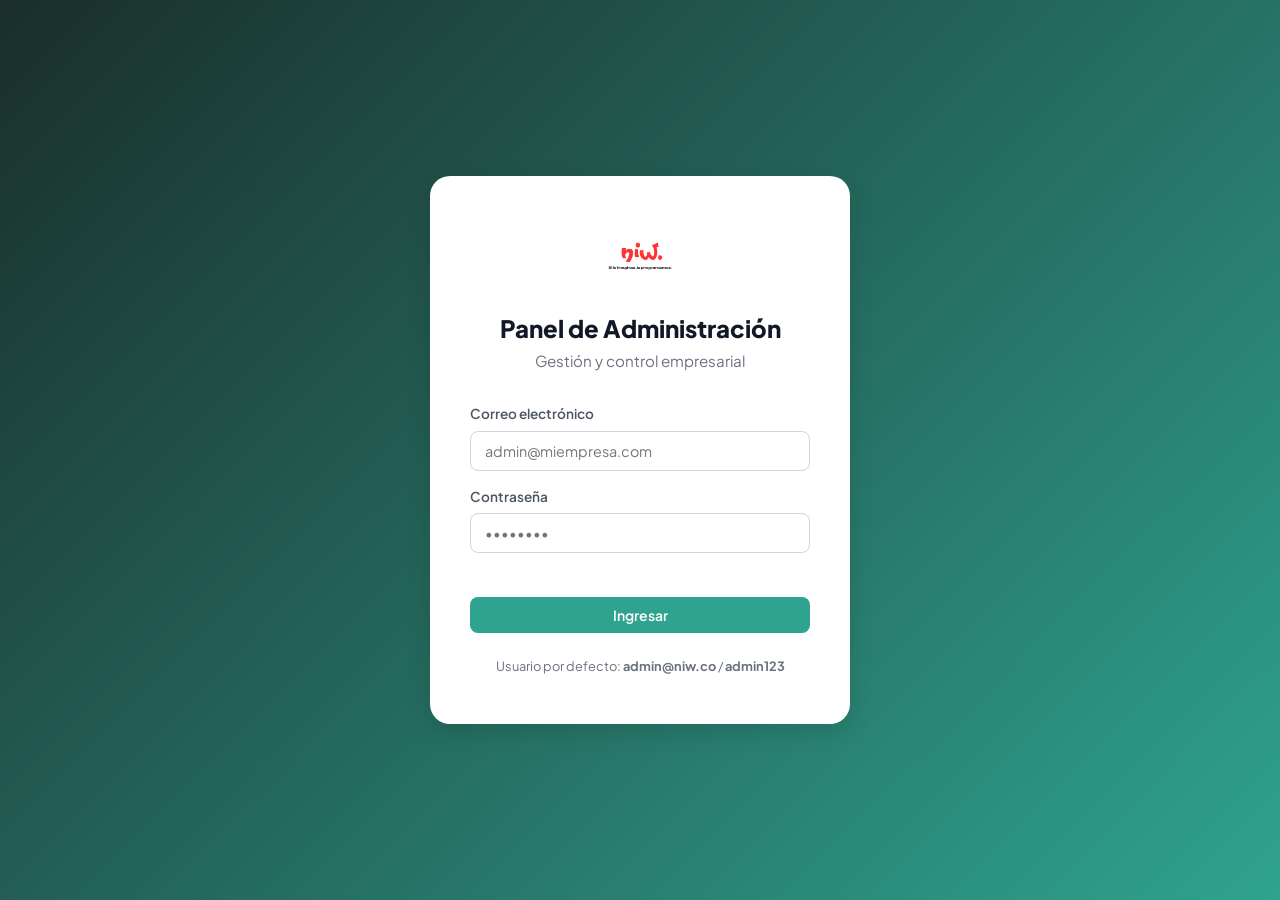
==== admin.html @ ed8028a4 "Completar fase 1: implementación de login, gestión de usuarios, roles y configuración del sistema Co" ====
<!DOCTYPE html>
<html lang="es">
<head>
  <meta charset="UTF-8">
  <meta name="viewport" content="width=device-width, initial-scale=1.0">
  <title>Niw · Panel de Administración</title>
  <link rel="preconnect" href="https://fonts.googleapis.com">
  <link rel="preconnect" href="https://fonts.gstatic.com" crossorigin>
  <link href="https://fonts.googleapis.com/css2?family=Plus+Jakarta+Sans:wght@400;500;600;700;800&display=swap" rel="stylesheet">
  <link rel="icon" href="assets/images/Logo/logo_niw_wordmark.png">
  <link rel="stylesheet" href="assets/css/admin.css">
</head>
<body data-theme="light" id="app-body">

  <!-- Login Screen -->
  <div id="login-screen" class="login-screen">
    <div class="login-card">
      <img src="assets/images/logo.png" alt="Niw" class="login-logo">
      <h1 class="login-title">Panel de Administración</h1>
      <p class="login-subtitle">Gestión y control empresarial</p>
      <form id="login-form" class="login-form">
        <div class="form-group">
          <label for="login-email">Correo electrónico</label>
          <input type="email" id="login-email" required placeholder="admin@miempresa.com">
        </div>
        <div class="form-group">
          <label for="login-password">Contraseña</label>
          <input type="password" id="login-password" required placeholder="••••••••">
        </div>
        <div id="login-error" class="login-error"></div>
        <button type="submit" class="btn btn-primary btn-block">Ingresar</button>
      </form>
      <p class="login-hint">Usuario por defecto: <strong>admin@niw.co</strong> / <strong>admin123</strong></p>
    </div>
  </div>

  <!-- App Shell -->
  <div id="app-shell" class="app-shell" style="display:none;">
    <!-- Sidebar -->
    <aside class="sidebar" id="sidebar">
      <div class="sidebar-header">
        <img src="assets/images/logo.png" alt="Niw" class="sidebar-logo">
        <span class="sidebar-brand">Niw<span class="dot">.</span></span>
      </div>
      <nav class="sidebar-nav" id="sidebar-nav"></nav>
      <div class="sidebar-footer">
        <button class="btn-logout" id="btn-logout">Cerrar sesión</button>
      </div>
    </aside>

    <!-- Main -->
    <div class="main-area">
      <!-- Topbar -->
      <header class="topbar">
        <button class="sidebar-toggle" id="sidebar-toggle" aria-label="Menú">☰</button>
        <div class="topbar-title" id="topbar-title">Resumen Ejecutivo</div>
        <div class="topbar-actions">
          <div class="date-range-selector">
            <select id="date-range" class="select-compact">
              <option value="this_month">Este mes</option>
              <option value="last_month">Mes anterior</option>
              <option value="this_quarter">Trimestre</option>
              <option value="this_year">Año</option>
              <option value="custom">Personalizado</option>
            </select>
          </div>
          <div id="custom-date-range" class="custom-date-range" style="display:none;">
            <input type="date" id="date-from">
            <input type="date" id="date-to">
          </div>
          <button class="btn btn-ghost" id="btn-export" title="Exportar a PDF/Excel">📥 Exportar</button>
          <button class="btn btn-ghost" id="btn-theme" title="Modo claro/oscuro">🌙</button>
        </div>
      </header>

      <!-- Content -->
      <main class="content" id="content"></main>
    </div>
  </div>

  <!-- Modal Container -->
  <div id="modal-overlay" class="modal-overlay" style="display:none;">
    <div class="modal" id="modal">
      <div class="modal-header">
        <h2 class="modal-title" id="modal-title"></h2>
        <button class="modal-close" id="modal-close">×</button>
      </div>
      <div class="modal-body" id="modal-body"></div>
      <div class="modal-footer" id="modal-footer"></div>
    </div>
  </div>

  <!-- Toast Container -->
  <div id="toast-container" class="toast-container"></div>

  <!-- Scripts -->
  <script src="assets/js/admin/store.js"></script>
  <script src="assets/js/admin/auth.js"></script>
  <script src="assets/js/admin/ui.js"></script>
  <script src="assets/js/admin/app.js"></script>
</body>
</html>
---- assets/css/admin.css ----
/* ==========================================================
   NIW ADMIN PANEL — STYLES
   ========================================================== */

:root {
  --bg-app: #f0f4f1;
  --bg-sidebar: #1a2e2a;
  --bg-content: #f8faf8;
  --bg-card: #ffffff;
  --bg-input: #ffffff;
  --bg-hover: #f0f4f1;
  --bg-badge: #f3f4f6;

  --text-primary: #111827;
  --text-secondary: #4b5563;
  --text-muted: #6b7280;
  --text-sidebar: #9ca3af;
  --text-sidebar-active: #ffffff;
  --text-on-accent: #ffffff;

  --border: #e5e7eb;
  --border-input: #d1d5db;
  --border-sidebar: rgba(255,255,255,0.06);

  --accent: #2fa390;
  --accent-hover: #268979;
  --accent-light: rgba(47,163,144,0.10);
  --accent-sidebar: rgba(47,163,144,0.18);

  --success: #16a34a;
  --success-light: #dcfce7;
  --warning: #d97706;
  --warning-light: #fef3c7;
  --danger: #dc2626;
  --danger-light: #fee2e2;
  --info: #2563eb;
  --info-light: #dbeafe;

  --shadow: 0 1px 3px rgba(0,0,0,0.06);
  --shadow-md: 0 4px 12px rgba(0,0,0,0.08);
  --shadow-lg: 0 8px 24px rgba(0,0,0,0.12);

  --radius: 12px;
  --radius-sm: 8px;
  --radius-lg: 20px;

  --sidebar-width: 260px;
  --topbar-height: 64px;
  --font-family: 'Plus Jakarta Sans', system-ui, -apple-system, sans-serif;
  --transition: all 0.2s ease;
}

[data-theme="dark"] {
  --bg-app: #0f1a17;
  --bg-sidebar: #0a1410;
  --bg-content: #131f1b;
  --bg-card: #1a2a25;
  --bg-input: #1a2a25;
  --bg-hover: #1f3329;
  --bg-badge: #2a3a35;

  --text-primary: #e5e7eb;
  --text-secondary: #9ca3af;
  --text-muted: #6b7280;
  --text-sidebar: #6b7280;

  --border: #2a3a35;
  --border-input: #2a3a35;
  --border-sidebar: rgba(255,255,255,0.04);

  --accent-light: rgba(47,163,144,0.15);
  --accent-sidebar: rgba(47,163,144,0.22);

  --success-light: rgba(22,163,74,0.15);
  --warning-light: rgba(217,119,6,0.15);
  --danger-light: rgba(220,38,38,0.15);
  --info-light: rgba(37,99,235,0.15);

  --shadow: 0 1px 3px rgba(0,0,0,0.3);
  --shadow-md: 0 4px 12px rgba(0,0,0,0.3);
  --shadow-lg: 0 8px 24px rgba(0,0,0,0.4);
}

*, *::before, *::after { box-sizing: border-box; margin: 0; padding: 0; }

body {
  font-family: var(--font-family);
  background: var(--bg-app);
  color: var(--text-primary);
  line-height: 1.5;
  -webkit-font-smoothing: antialiased;
}

/* ==========================================================
   LOGIN
   ========================================================== */
.login-screen {
  min-height: 100vh;
  display: flex;
  align-items: center;
  justify-content: center;
  background: linear-gradient(135deg, #1a2e2a 0%, #2fa390 100%);
  padding: 24px;
}
.login-card {
  background: var(--bg-card);
  border-radius: var(--radius-lg);
  padding: 48px 40px;
  width: 100%;
  max-width: 420px;
  box-shadow: var(--shadow-lg);
  text-align: center;
}
.login-logo { width: 64px; height: 64px; object-fit: contain; margin-bottom: 16px; }
.login-title { font-size: 1.5rem; font-weight: 800; color: var(--text-primary); margin-bottom: 4px; }
.login-subtitle { font-size: 0.95rem; color: var(--text-muted); margin-bottom: 32px; }
.login-form { text-align: left; }
.login-error { color: var(--danger); font-size: 0.875rem; margin: 8px 0; min-height: 20px; }
.login-hint { margin-top: 24px; font-size: 0.8rem; color: var(--text-muted); }

/* ==========================================================
   APP SHELL LAYOUT
   ========================================================== */
.app-shell { display: flex; min-height: 100vh; }

.sidebar {
  width: var(--sidebar-width);
  background: var(--bg-sidebar);
  display: flex;
  flex-direction: column;
  position: fixed;
  top: 0; left: 0; bottom: 0;
  z-index: 200;
  transition: transform 0.3s ease;
}
.sidebar-header {
  display: flex;
  align-items: center;
  gap: 10px;
  padding: 20px 24px;
  border-bottom: 1px solid var(--border-sidebar);
}
.sidebar-logo { width: 36px; height: 36px; object-fit: contain; }
.sidebar-brand { font-size: 1.4rem; font-weight: 800; color: #fff; }
.sidebar-brand .dot { color: var(--accent); }
.sidebar-nav {
  flex: 1;
  overflow-y: auto;
  padding: 12px;
  display: flex;
  flex-direction: column;
  gap: 2px;
}
.sidebar-nav::-webkit-scrollbar { width: 4px; }
.sidebar-nav::-webkit-scrollbar-thumb { background: rgba(255,255,255,0.1); border-radius: 4px; }
.nav-item {
  display: flex;
  align-items: center;
  gap: 12px;
  padding: 10px 14px;
  border-radius: var(--radius-sm);
  color: var(--text-sidebar);
  text-decoration: none;
  font-size: 0.9rem;
  font-weight: 500;
  cursor: pointer;
  transition: var(--transition);
  border: none;
  background: none;
  width: 100%;
  text-align: left;
}
.nav-item:hover { background: rgba(255,255,255,0.05); color: #e5e7eb; }
.nav-item.active { background: var(--accent-sidebar); color: var(--text-sidebar-active); font-weight: 600; }
.nav-item .nav-icon { font-size: 1.1rem; width: 24px; text-align: center; flex-shrink: 0; }
.nav-item .nav-badge { margin-left: auto; font-size: 0.7rem; background: var(--accent); color: #fff; padding: 2px 8px; border-radius: 9999px; }
.nav-item.disabled { opacity: 0.4; cursor: not-allowed; }
.sidebar-footer { padding: 16px 24px; border-top: 1px solid var(--border-sidebar); }
.btn-logout {
  width: 100%;
  padding: 10px;
  border-radius: var(--radius-sm);
  border: 1px solid var(--border-sidebar);
  background: none;
  color: var(--text-sidebar);
  font-family: inherit;
  font-size: 0.875rem;
  cursor: pointer;
  transition: var(--transition);
}
.btn-logout:hover { background: rgba(255,255,255,0.05); color: #fff; }

.main-area {
  flex: 1;
  margin-left: var(--sidebar-width);
  display: flex;
  flex-direction: column;
  min-height: 100vh;
}

/* ==========================================================
   TOPBAR
   ========================================================== */
.topbar {
  height: var(--topbar-height);
  background: var(--bg-card);
  border-bottom: 1px solid var(--border);
  display: flex;
  align-items: center;
  gap: 16px;
  padding: 0 24px;
  position: sticky;
  top: 0;
  z-index: 100;
}
.sidebar-toggle { display: none; background: none; border: none; font-size: 1.4rem; cursor: pointer; color: var(--text-primary); }
.topbar-title { font-size: 1.2rem; font-weight: 700; flex: 1; }
.topbar-actions { display: flex; align-items: center; gap: 10px; }
.date-range-selector select, .select-compact {
  padding: 7px 12px;
  border-radius: var(--radius-sm);
  border: 1px solid var(--border-input);
  background: var(--bg-input);
  color: var(--text-primary);
  font-family: inherit;
  font-size: 0.85rem;
  cursor: pointer;
}
.custom-date-range { display: flex; gap: 8px; align-items: center; }
.custom-date-range input {
  padding: 6px 10px;
  border-radius: var(--radius-sm);
  border: 1px solid var(--border-input);
  background: var(--bg-input);
  color: var(--text-primary);
  font-family: inherit;
  font-size: 0.8rem;
}

/* ==========================================================
   CONTENT
   ========================================================== */
.content { flex: 1; padding: 24px; overflow-y: auto; }
.page-header { margin-bottom: 24px; }
.page-header h1 { font-size: 1.6rem; font-weight: 800; margin-bottom: 4px; }
.page-header p { color: var(--text-muted); font-size: 0.95rem; }

/* ==========================================================
   CARDS & GRID
   ========================================================== */
.card {
  background: var(--bg-card);
  border-radius: var(--radius);
  box-shadow: var(--shadow);
  padding: 24px;
  margin-bottom: 20px;
}
.card-header {
  display: flex;
  justify-content: space-between;
  align-items: center;
  margin-bottom: 16px;
}
.card-title { font-size: 1.05rem; font-weight: 700; }

.grid { display: grid; gap: 16px; }
.grid-2 { grid-template-columns: repeat(2, 1fr); }
.grid-3 { grid-template-columns: repeat(3, 1fr); }
.grid-4 { grid-template-columns: repeat(4, 1fr); }
.grid-auto { grid-template-columns: repeat(auto-fill, minmax(280px, 1fr)); }

/* KPI Card */
.kpi-card {
  background: var(--bg-card);
  border-radius: var(--radius);
  box-shadow: var(--shadow);
  padding: 20px;
  position: relative;
}
.kpi-card .kpi-label { font-size: 0.8rem; color: var(--text-muted); font-weight: 600; text-transform: uppercase; letter-spacing: 0.5px; display: flex; align-items: center; gap: 6px; }
.kpi-card .kpi-value { font-size: 1.8rem; font-weight: 800; margin: 8px 0 4px; }
.kpi-card .kpi-sub { font-size: 0.82rem; color: var(--text-muted); display: flex; align-items: center; gap: 6px; }
.kpi-card .kpi-info { position: absolute; top: 16px; right: 16px; cursor: help; }
.kpi-card .kpi-info:hover { color: var(--accent); }

/* Semaphore */
.sem-green { border-left: 4px solid var(--success); }
.sem-yellow { border-left: 4px solid var(--warning); }
.sem-red { border-left: 4px solid var(--danger); }
.sem-gray { border-left: 4px solid var(--text-muted); }
.badge { display: inline-flex; align-items: center; gap: 4px; padding: 3px 10px; border-radius: 9999px; font-size: 0.78rem; font-weight: 600; }
.badge-green { background: var(--success-light); color: var(--success); }
.badge-yellow { background: var(--warning-light); color: var(--warning); }
.badge-red { background: var(--danger-light); color: var(--danger); }
.badge-gray { background: var(--bg-badge); color: var(--text-secondary); }
.badge-blue { background: var(--info-light); color: var(--info); }
.arrow-up { color: var(--success); }
.arrow-down { color: var(--danger); }

/* ==========================================================
   FORMS
   ========================================================== */
.form-group { margin-bottom: 16px; }
.form-group label { display: block; font-size: 0.85rem; font-weight: 600; margin-bottom: 6px; color: var(--text-secondary); }
.form-group input, .form-group select, .form-group textarea {
  width: 100%;
  padding: 10px 14px;
  border-radius: var(--radius-sm);
  border: 1px solid var(--border-input);
  background: var(--bg-input);
  color: var(--text-primary);
  font-family: inherit;
  font-size: 0.9rem;
  transition: var(--transition);
}
.form-group input:focus, .form-group select:focus, .form-group textarea:focus {
  outline: none;
  border-color: var(--accent);
  box-shadow: 0 0 0 3px var(--accent-light);
}
.form-row { display: flex; gap: 16px; }
.form-row .form-group { flex: 1; }
.form-hint { font-size: 0.78rem; color: var(--text-muted); margin-top: 4px; }

/* ==========================================================
   BUTTONS
   ========================================================== */
.btn {
  display: inline-flex;
  align-items: center;
  gap: 6px;
  padding: 9px 18px;
  border-radius: var(--radius-sm);
  border: none;
  font-family: inherit;
  font-size: 0.875rem;
  font-weight: 600;
  cursor: pointer;
  transition: var(--transition);
  text-decoration: none;
}
.btn-primary { background: var(--accent); color: var(--text-on-accent); }
.btn-primary:hover { background: var(--accent-hover); }
.btn-ghost { background: none; border: 1px solid var(--border-input); color: var(--text-secondary); }
.btn-ghost:hover { background: var(--bg-hover); }
.btn-danger { background: var(--danger); color: #fff; }
.btn-danger:hover { opacity: 0.9; }
.btn-sm { padding: 5px 12px; font-size: 0.8rem; }
.btn-block { width: 100%; justify-content: center; }
.btn-icon { padding: 6px 10px; background: none; border: none; cursor: pointer; border-radius: var(--radius-sm); color: var(--text-muted); }
.btn-icon:hover { background: var(--bg-hover); color: var(--text-primary); }

/* ==========================================================
   TABLES
   ========================================================== */
.table-wrap { overflow-x: auto; }
table { width: 100%; border-collapse: collapse; }
th { text-align: left; padding: 12px 16px; font-size: 0.78rem; font-weight: 700; text-transform: uppercase; letter-spacing: 0.5px; color: var(--text-muted); border-bottom: 2px solid var(--border); }
td { padding: 12px 16px; font-size: 0.88rem; border-bottom: 1px solid var(--border); color: var(--text-primary); }
tr:hover td { background: var(--bg-hover); }
.table-actions { display: flex; gap: 4px; }

/* ==========================================================
   MODAL
   ========================================================== */
.modal-overlay {
  position: fixed; inset: 0;
  background: rgba(0,0,0,0.5);
  display: flex; align-items: center; justify-content: center;
  z-index: 500;
  padding: 16px;
}
.modal {
  background: var(--bg-card);
  border-radius: var(--radius-lg);
  width: 100%;
  max-width: 560px;
  max-height: 90vh;
  display: flex;
  flex-direction: column;
  box-shadow: var(--shadow-lg);
}
.modal-header { display: flex; justify-content: space-between; align-items: center; padding: 20px 24px; border-bottom: 1px solid var(--border); }
.modal-title { font-size: 1.2rem; font-weight: 700; }
.modal-close { background: none; border: none; font-size: 1.5rem; cursor: pointer; color: var(--text-muted); }
.modal-body { padding: 24px; overflow-y: auto; }
.modal-footer { padding: 16px 24px; border-top: 1px solid var(--border); display: flex; justify-content: flex-end; gap: 10px; }

/* ==========================================================
   TOAST
   ========================================================== */
.toast-container { position: fixed; bottom: 24px; right: 24px; z-index: 600; display: flex; flex-direction: column; gap: 8px; }
.toast {
  padding: 14px 20px;
  border-radius: var(--radius-sm);
  box-shadow: var(--shadow-lg);
  font-size: 0.9rem;
  font-weight: 500;
  animation: slideIn 0.3s ease;
  max-width: 380px;
}
.toast-success { background: var(--success); color: #fff; }
.toast-error { background: var(--danger); color: #fff; }
.toast-info { background: var(--info); color: #fff; }
@keyframes slideIn { from { transform: translateX(100%); opacity: 0; } to { transform: translateX(0); opacity: 1; } }

/* ==========================================================
   MISC
   ========================================================== */
.empty-state { text-align: center; padding: 48px 24px; color: var(--text-muted); }
.empty-state .empty-icon { font-size: 3rem; margin-bottom: 16px; }
.empty-state h3 { font-size: 1.1rem; color: var(--text-secondary); margin-bottom: 8px; }
.coming-soon { text-align: center; padding: 60px 24px; }
.coming-soon .cs-icon { font-size: 4rem; margin-bottom: 20px; }
.coming-soon h2 { font-size: 1.4rem; margin-bottom: 8px; }
.coming-soon p { color: var(--text-muted); max-width: 480px; margin: 0 auto 8px; }
.phase-tag { display: inline-block; padding: 4px 14px; border-radius: 9999px; background: var(--accent-light); color: var(--accent); font-size: 0.82rem; font-weight: 700; margin-top: 12px; }
.alert-box { padding: 14px 18px; border-radius: var(--radius-sm); margin-bottom: 12px; font-size: 0.88rem; display: flex; align-items: flex-start; gap: 10px; }
.alert-warning { background: var(--warning-light); color: var(--warning); }
.alert-danger { background: var(--danger-light); color: var(--danger); }
.alert-info { background: var(--info-light); color: var(--info); }
.section-title { font-size: 1.1rem; font-weight: 700; margin: 24px 0 12px; }
.muted { color: var(--text-muted); }
.text-right { text-align: right; }
.text-center { text-align: center; }
.mt-16 { margin-top: 16px; }
.mt-24 { margin-top: 24px; }
.mb-16 { margin-bottom: 16px; }
.flex { display: flex; }
.flex-between { display: flex; justify-content: space-between; align-items: center; }
.gap-8 { gap: 8px; }
.gap-16 { gap: 16px; }
.flex-wrap { flex-wrap: wrap; }
.hidden { display: none !important; }

/* ==========================================================
   RESPONSIVE
   ========================================================== */
@media (max-width: 1024px) {
  .grid-4 { grid-template-columns: repeat(2, 1fr); }
  .grid-3 { grid-template-columns: repeat(2, 1fr); }
}
@media (max-width: 768px) {
  .sidebar { transform: translateX(-100%); }
  .sidebar.open { transform: translateX(0); }
  .main-area { margin-left: 0; }
  .sidebar-toggle { display: block; }
  .grid-2, .grid-3, .grid-4 { grid-template-columns: 1fr; }
  .form-row { flex-direction: column; }
  .topbar-actions .btn-ghost span { display: none; }
  .topbar { padding: 0 12px; gap: 8px; }
  .content { padding: 16px; }
}
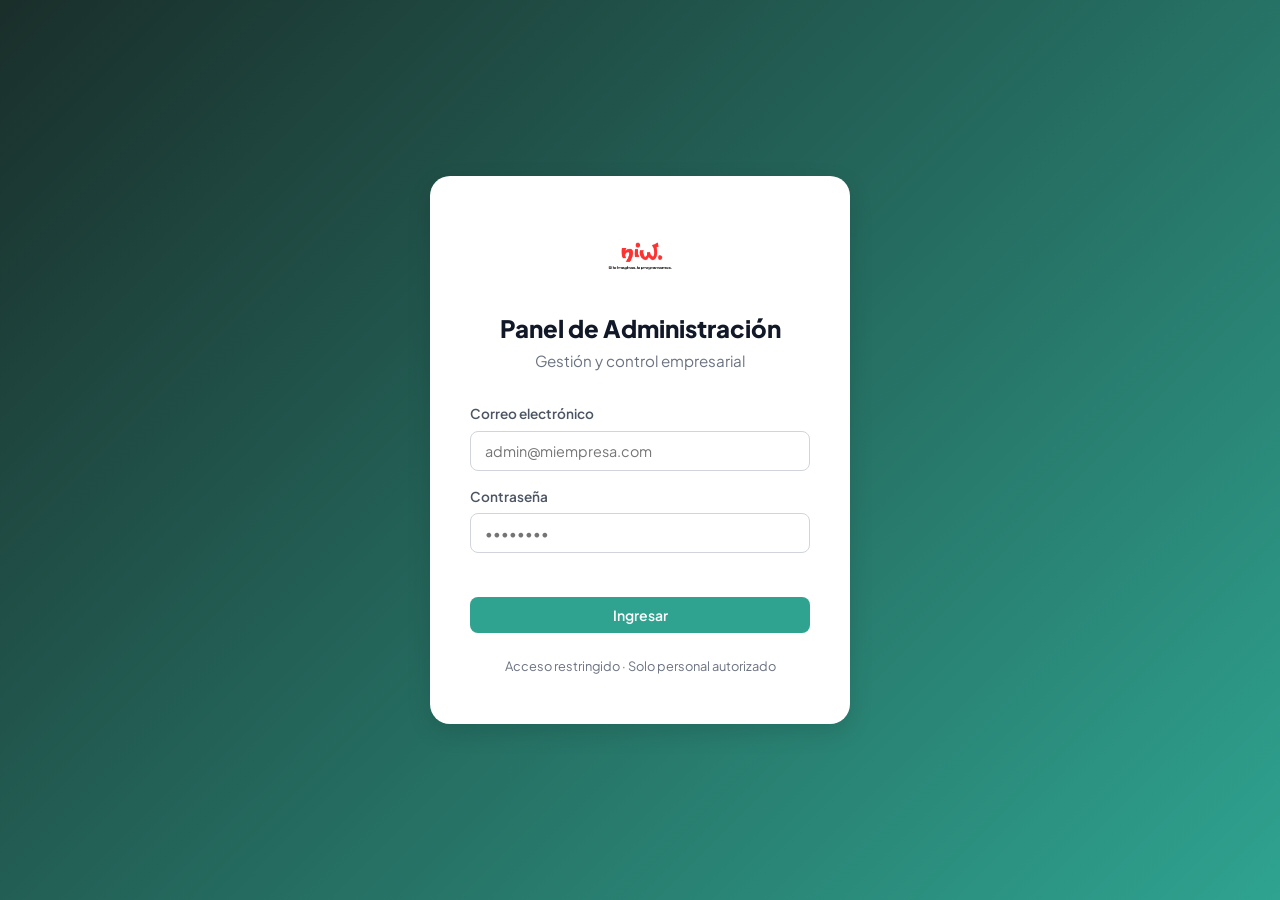
==== commit be3969f9: "Corregir errores de login y mejorar la seguridad del acceso Co-authored-by: base44-builder[bot] <245" ====
--- a/admin.html
+++ b/admin.html
@@ -30,7 +30,7 @@
         <div id="login-error" class="login-error"></div>
         <button type="submit" class="btn btn-primary btn-block">Ingresar</button>
       </form>
-      <p class="login-hint">Usuario por defecto: <strong>admin@niw.co</strong> / <strong>admin123</strong></p>
+      <p class="login-hint">Acceso restringido · Solo personal autorizado</p>
     </div>
   </div>
 
@@ -97,6 +97,14 @@
   <script src="assets/js/admin/store.js"></script>
   <script src="assets/js/admin/auth.js"></script>
   <script src="assets/js/admin/ui.js"></script>
+  <script src="assets/js/admin/cartera.js"></script>
+  <script src="assets/js/admin/compras.js"></script>
+  <script src="assets/js/admin/finanzas.js"></script>
+  <script src="assets/js/admin/ventas.js"></script>
+  <script src="assets/js/admin/meta_ads.js"></script>
+  <script src="assets/js/admin/ingenieria.js"></script>
+  <script src="assets/js/admin/proyectos.js"></script>
+  <script src="assets/js/admin/resumen.js"></script>
   <script src="assets/js/admin/app.js"></script>
 </body>
 </html>
--- a/assets/css/admin.css
+++ b/assets/css/admin.css
@@ -433,6 +433,72 @@
 .flex-wrap { flex-wrap: wrap; }
 .hidden { display: none !important; }
 
+/* Sub-tabs */
+.sub-tabs { display: flex; gap: 4px; margin-bottom: 16px; border-bottom: 2px solid var(--border); }
+.sub-tab {
+  padding: 10px 18px;
+  border: none;
+  background: none;
+  color: var(--text-muted);
+  font-family: inherit;
+  font-size: 0.88rem;
+  font-weight: 600;
+  cursor: pointer;
+  border-bottom: 2px solid transparent;
+  margin-bottom: -2px;
+  transition: var(--transition);
+}
+.sub-tab:hover { color: var(--text-primary); }
+.sub-tab.active { color: var(--accent); border-bottom-color: var(--accent); }
+
+/* Filter button active state */
+.filter-fac.active { background: var(--accent-light); color: var(--accent); border-color: var(--accent); }
+.ml-auto { margin-left: auto; }
+
+/* ==========================================================
+   CHARTS & VISUAL COMPONENTS
+   ========================================================== */
+
+/* Bar chart (horizontal) */
+.bar-chart { padding: 8px 0; }
+.bar-row { display: flex; align-items: center; gap: 12px; margin-bottom: 10px; }
+.bar-label { width: 160px; font-size: 0.85rem; color: var(--text-secondary); flex-shrink: 0; text-align: right; }
+.bar-track { flex: 1; height: 24px; background: var(--bg-hover); border-radius: 6px; overflow: hidden; }
+.bar-fill { height: 100%; background: var(--accent); border-radius: 6px; transition: width 0.4s ease; min-width: 2px; }
+.bar-value { font-size: 0.82rem; font-weight: 600; color: var(--text-secondary); min-width: 140px; }
+
+/* Grouped bar chart (cash flow) */
+.bar-chart-grouped { display: flex; align-items: flex-end; gap: 16px; height: 200px; padding: 16px 0; justify-content: center; }
+.bar-group { display: flex; flex-direction: column; align-items: center; gap: 6px; min-width: 60px; }
+.bar-pair { display: flex; gap: 4px; align-items: flex-end; height: 160px; }
+.bar-col { width: 24px; height: 100%; display: flex; align-items: flex-end; }
+.bar { width: 100%; border-radius: 4px 4px 0 0; transition: height 0.4s ease; min-height: 2px; }
+.bar-green { background: var(--success); }
+.bar-red { background: var(--danger); }
+.bar-group-label { font-size: 0.78rem; color: var(--text-muted); }
+.bar-group-net { font-size: 0.75rem; font-weight: 600; }
+
+/* Funnel */
+.funnel { display: flex; flex-direction: column; align-items: center; gap: 4px; padding: 16px 0; }
+.funnel-row { display: flex; justify-content: center; width: 100%; }
+.funnel-bar { display: flex; justify-content: space-between; align-items: center; padding: 12px 20px; border-radius: 8px; color: #fff; font-weight: 600; min-height: 44px; min-width: 200px; transition: width 0.4s ease; }
+.funnel-label { font-size: 0.9rem; }
+.funnel-count { font-size: 1.1rem; font-weight: 800; }
+
+/* Progress bar */
+.progress-bar { width: 100px; height: 8px; background: var(--bg-hover); border-radius: 4px; overflow: hidden; display: inline-block; vertical-align: middle; margin-right: 8px; }
+.progress-fill { height: 100%; background: var(--accent); border-radius: 4px; transition: width 0.4s ease; }
+
+/* OC item rows */
+.oc-item-row { display: flex; gap: 8px; align-items: center; margin-bottom: 8px; padding: 8px; background: var(--bg-hover); border-radius: 8px; }
+.oc-item-row input { flex: 1; padding: 6px 10px; border: 1px solid var(--border-input); border-radius: 6px; font-size: 0.85rem; background: var(--bg-input); color: var(--text-primary); }
+.oc-item-row input.oc-item-qty { max-width: 80px; flex: 0 0 80px; }
+.oc-item-row input.oc-item-price { max-width: 120px; flex: 0 0 120px; }
+.oc-item-row .oc-item-subtotal { font-size: 0.85rem; font-weight: 600; min-width: 100px; text-align: right; color: var(--text-secondary); }
+.oc-item-row .oc-item-del { flex: 0 0 auto; }
+
+.p-16 { padding: 16px; }
+
 /* ==========================================================
    RESPONSIVE
    ========================================================== */
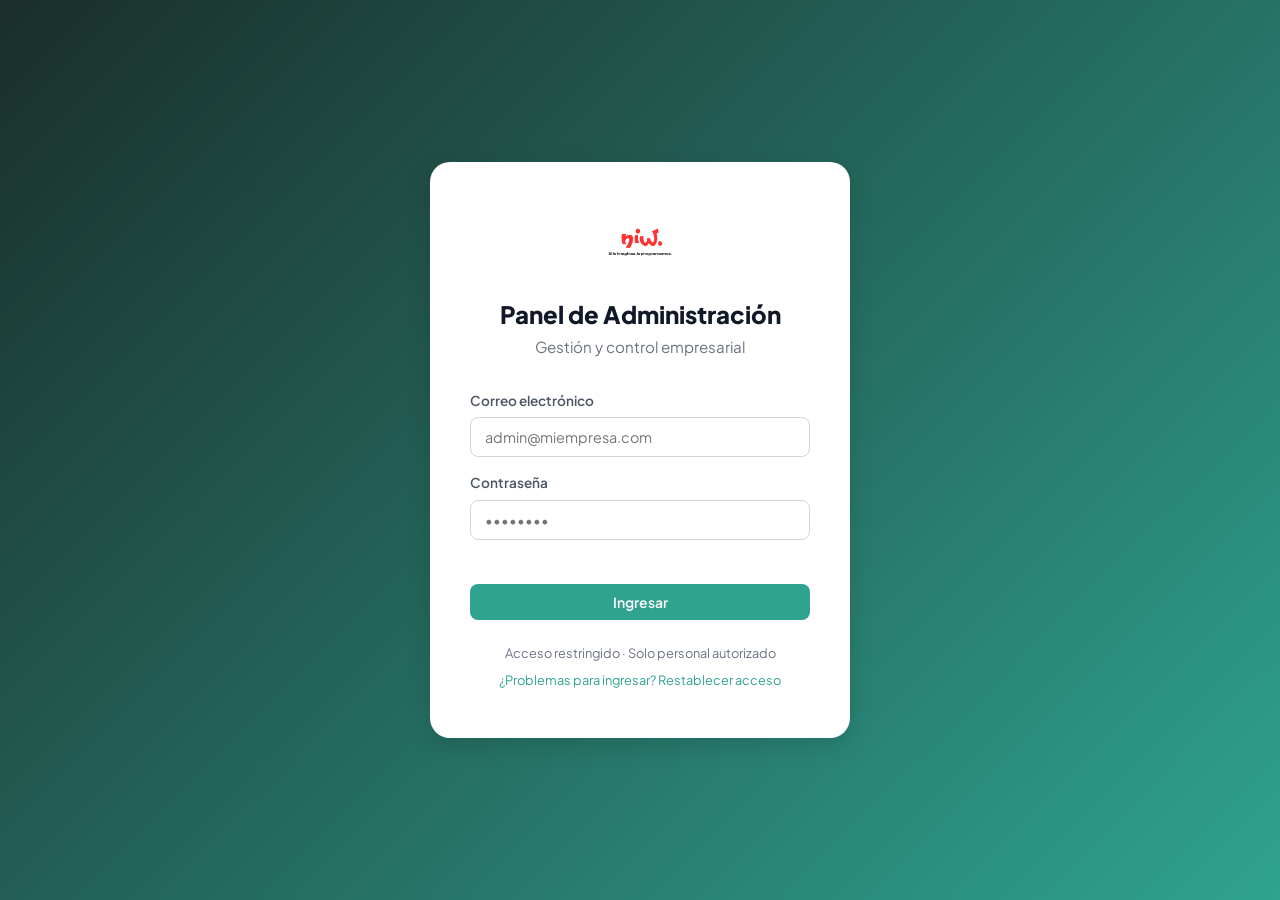
==== commit 82a2be3c: "Mejorar lógica de migración y añadir restablecimiento de acceso al login Co-authored-by: base44-buil" ====
--- a/admin.html
+++ b/admin.html
@@ -31,6 +31,7 @@
         <button type="submit" class="btn btn-primary btn-block">Ingresar</button>
       </form>
       <p class="login-hint">Acceso restringido · Solo personal autorizado</p>
+      <a href="#" id="login-reset" class="login-reset">¿Problemas para ingresar? Restablecer acceso</a>
     </div>
   </div>
 
--- a/assets/css/admin.css
+++ b/assets/css/admin.css
@@ -117,6 +117,8 @@
 .login-form { text-align: left; }
 .login-error { color: var(--danger); font-size: 0.875rem; margin: 8px 0; min-height: 20px; }
 .login-hint { margin-top: 24px; font-size: 0.8rem; color: var(--text-muted); }
+.login-reset { display: block; margin-top: 8px; font-size: 0.8rem; color: var(--accent); text-decoration: none; }
+.login-reset:hover { text-decoration: underline; }
 
 /* ==========================================================
    APP SHELL LAYOUT
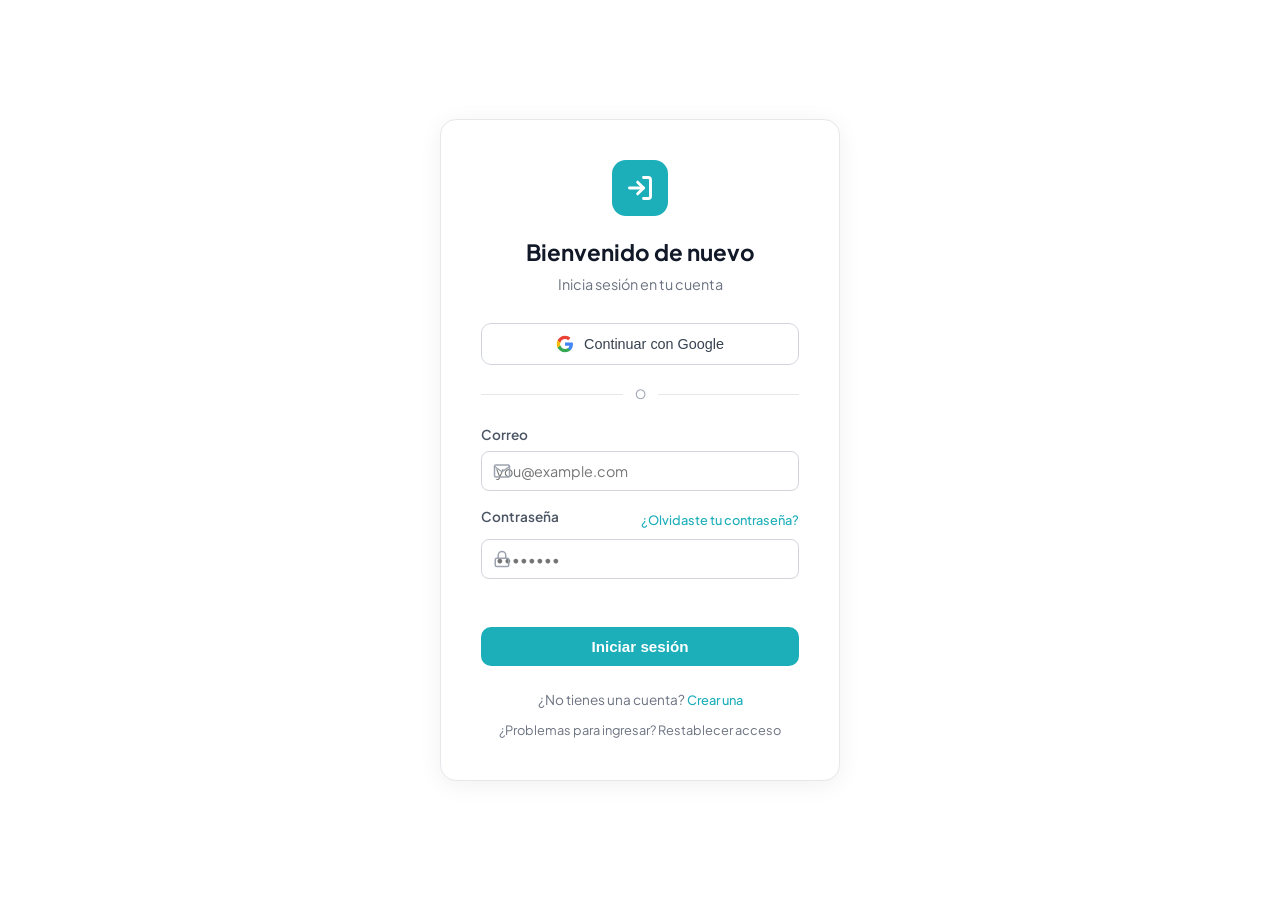
==== commit 9a284d62: "Rediseñar la pantalla de inicio de sesión Co-authored-by: base44-builder[bot] <245833847+base44-buil" ====
--- a/admin.html
+++ b/admin.html
@@ -15,22 +15,42 @@
   <!-- Login Screen -->
   <div id="login-screen" class="login-screen">
     <div class="login-card">
-      <img src="assets/images/logo.png" alt="Niw" class="login-logo">
-      <h1 class="login-title">Panel de Administración</h1>
-      <p class="login-subtitle">Gestión y control empresarial</p>
+      <div class="login-icon">
+        <svg width="28" height="28" viewBox="0 0 24 24" fill="none" stroke="#fff" stroke-width="2.5" stroke-linecap="round" stroke-linejoin="round"><path d="M15 3h4a2 2 0 0 1 2 2v14a2 2 0 0 1-2 2h-4"/><polyline points="10 17 15 12 10 7"/><line x1="15" y1="12" x2="3" y2="12"/></svg>
+      </div>
+      <h1 class="login-title">Bienvenido de nuevo</h1>
+      <p class="login-subtitle">Inicia sesión en tu cuenta</p>
+
+      <button type="button" id="login-google" class="btn-google">
+        <svg width="18" height="18" viewBox="0 0 24 24"><path fill="#4285F4" d="M22.56 12.25c0-.78-.07-1.53-.2-2.25H12v4.26h5.92c-.26 1.37-1.04 2.53-2.21 3.31v2.77h3.57c2.08-1.92 3.28-4.74 3.28-8.09z"/><path fill="#34A853" d="M12 23c2.97 0 5.46-.98 7.28-2.66l-3.57-2.77c-.98.66-2.23 1.06-3.71 1.06-2.86 0-5.29-1.93-6.16-4.53H2.18v2.84C3.99 20.53 7.7 23 12 23z"/><path fill="#FBBC05" d="M5.84 14.09c-.22-.66-.35-1.36-.35-2.09s.13-1.43.35-2.09V7.07H2.18C1.43 8.55 1 10.22 1 12s.43 3.45 1.18 4.93l2.85-2.22.81-.62z"/><path fill="#EA4335" d="M12 5.38c1.62 0 3.06.56 4.21 1.64l3.15-3.15C17.45 2.09 14.97 1 12 1 7.7 1 3.99 3.47 2.18 7.07l3.66 2.84c.87-2.6 3.3-4.53 6.16-4.53z"/></svg>
+        <span>Continuar con Google</span>
+      </button>
+
+      <div class="login-divider"><span>O</span></div>
+
       <form id="login-form" class="login-form">
         <div class="form-group">
-          <label for="login-email">Correo electrónico</label>
-          <input type="email" id="login-email" required placeholder="admin@miempresa.com">
+          <label for="login-email">Correo</label>
+          <div class="input-with-icon">
+            <svg class="input-icon" width="18" height="18" viewBox="0 0 24 24" fill="none" stroke="#9ca3af" stroke-width="2" stroke-linecap="round" stroke-linejoin="round"><path d="M4 4h16c1.1 0 2 .9 2 2v12c0 1.1-.9 2-2 2H4c-1.1 0-2-.9-2-2V6c0-1.1.9-2 2-2z"/><polyline points="22,6 12,13 2,6"/></svg>
+            <input type="email" id="login-email" required placeholder="you@example.com">
+          </div>
         </div>
         <div class="form-group">
-          <label for="login-password">Contraseña</label>
-          <input type="password" id="login-password" required placeholder="••••••••">
+          <div class="label-row">
+            <label for="login-password">Contraseña</label>
+            <a href="#" id="login-forgot" class="link-accent">¿Olvidaste tu contraseña?</a>
+          </div>
+          <div class="input-with-icon">
+            <svg class="input-icon" width="18" height="18" viewBox="0 0 24 24" fill="none" stroke="#9ca3af" stroke-width="2" stroke-linecap="round" stroke-linejoin="round"><rect x="3" y="11" width="18" height="11" rx="2" ry="2"/><path d="M7 11V7a5 5 0 0 1 10 0v4"/></svg>
+            <input type="password" id="login-password" required placeholder="••••••••">
+          </div>
         </div>
         <div id="login-error" class="login-error"></div>
-        <button type="submit" class="btn btn-primary btn-block">Ingresar</button>
+        <button type="submit" class="btn-login">Iniciar sesión</button>
       </form>
-      <p class="login-hint">Acceso restringido · Solo personal autorizado</p>
+
+      <p class="login-footer">¿No tienes una cuenta? <a href="#" id="login-create" class="link-accent">Crear una</a></p>
       <a href="#" id="login-reset" class="login-reset">¿Problemas para ingresar? Restablecer acceso</a>
     </div>
   </div>
--- a/assets/css/admin.css
+++ b/assets/css/admin.css
@@ -99,26 +99,121 @@
   display: flex;
   align-items: center;
   justify-content: center;
-  background: linear-gradient(135deg, #1a2e2a 0%, #2fa390 100%);
+  background: #ffffff;
   padding: 24px;
 }
 .login-card {
-  background: var(--bg-card);
-  border-radius: var(--radius-lg);
-  padding: 48px 40px;
-  width: 100%;
-  max-width: 420px;
-  box-shadow: var(--shadow-lg);
+  background: #ffffff;
+  border: 1px solid #e5e7eb;
+  border-radius: 16px;
+  padding: 40px;
+  width: 100%;
+  max-width: 400px;
+  box-shadow: 0 4px 24px rgba(0,0,0,0.06);
   text-align: center;
 }
-.login-logo { width: 64px; height: 64px; object-fit: contain; margin-bottom: 16px; }
-.login-title { font-size: 1.5rem; font-weight: 800; color: var(--text-primary); margin-bottom: 4px; }
-.login-subtitle { font-size: 0.95rem; color: var(--text-muted); margin-bottom: 32px; }
+.login-icon {
+  width: 56px;
+  height: 56px;
+  border-radius: 14px;
+  background: #1caeb9;
+  display: flex;
+  align-items: center;
+  justify-content: center;
+  margin: 0 auto 20px;
+}
+.login-title { font-size: 1.4rem; font-weight: 700; color: #111827; margin-bottom: 4px; }
+.login-subtitle { font-size: 0.9rem; color: #6b7280; margin-bottom: 28px; }
+
+.btn-google {
+  display: flex;
+  align-items: center;
+  justify-content: center;
+  gap: 10px;
+  width: 100%;
+  padding: 11px 16px;
+  background: #ffffff;
+  border: 1px solid #d1d5db;
+  border-radius: 10px;
+  font-size: 0.9rem;
+  font-weight: 500;
+  color: #374151;
+  cursor: pointer;
+  transition: background 0.15s;
+}
+.btn-google:hover { background: #f9fafb; }
+
+.login-divider {
+  display: flex;
+  align-items: center;
+  gap: 12px;
+  margin: 20px 0;
+  color: #9ca3af;
+  font-size: 0.8rem;
+}
+.login-divider::before,
+.login-divider::after {
+  content: '';
+  flex: 1;
+  height: 1px;
+  background: #e5e7eb;
+}
+
 .login-form { text-align: left; }
-.login-error { color: var(--danger); font-size: 0.875rem; margin: 8px 0; min-height: 20px; }
-.login-hint { margin-top: 24px; font-size: 0.8rem; color: var(--text-muted); }
-.login-reset { display: block; margin-top: 8px; font-size: 0.8rem; color: var(--accent); text-decoration: none; }
-.login-reset:hover { text-decoration: underline; }
+.login-form .form-group { margin-bottom: 16px; }
+.login-form label { display: block; font-size: 0.85rem; font-weight: 600; color: #374151; margin-bottom: 6px; }
+.label-row { display: flex; justify-content: space-between; align-items: center; margin-bottom: 6px; }
+.label-row label { margin-bottom: 0; }
+.link-accent { font-size: 0.8rem; color: #1caeb9; text-decoration: none; font-weight: 500; }
+.link-accent:hover { text-decoration: underline; }
+
+.input-with-icon {
+  position: relative;
+  display: flex;
+  align-items: center;
+}
+.input-with-icon .input-icon {
+  position: absolute;
+  left: 12px;
+  flex-shrink: 0;
+  pointer-events: none;
+}
+.input-with-icon input {
+  width: 100%;
+  padding: 10px 12px 10px 40px;
+  border: 1px solid #d1d5db;
+  border-radius: 10px;
+  font-size: 0.9rem;
+  color: #111827;
+  background: #fff;
+  outline: none;
+  transition: border-color 0.15s, box-shadow 0.15s;
+  box-sizing: border-box;
+}
+.input-with-icon input:focus {
+  border-color: #1caeb9;
+  box-shadow: 0 0 0 3px rgba(28,174,185,0.12);
+}
+
+.btn-login {
+  width: 100%;
+  padding: 11px 16px;
+  background: #1caeb9;
+  border: none;
+  border-radius: 10px;
+  font-size: 0.95rem;
+  font-weight: 600;
+  color: #ffffff;
+  cursor: pointer;
+  transition: background 0.15s;
+  margin-top: 4px;
+}
+.btn-login:hover { background: #169aa4; }
+
+.login-error { color: #dc2626; font-size: 0.85rem; margin: 8px 0; min-height: 20px; text-align: left; }
+.login-footer { margin-top: 24px; font-size: 0.85rem; color: #6b7280; }
+.login-reset { display: block; margin-top: 10px; font-size: 0.8rem; color: #6b7280; text-decoration: none; }
+.login-reset:hover { color: #1caeb9; text-decoration: underline; }
 
 /* ==========================================================
    APP SHELL LAYOUT
